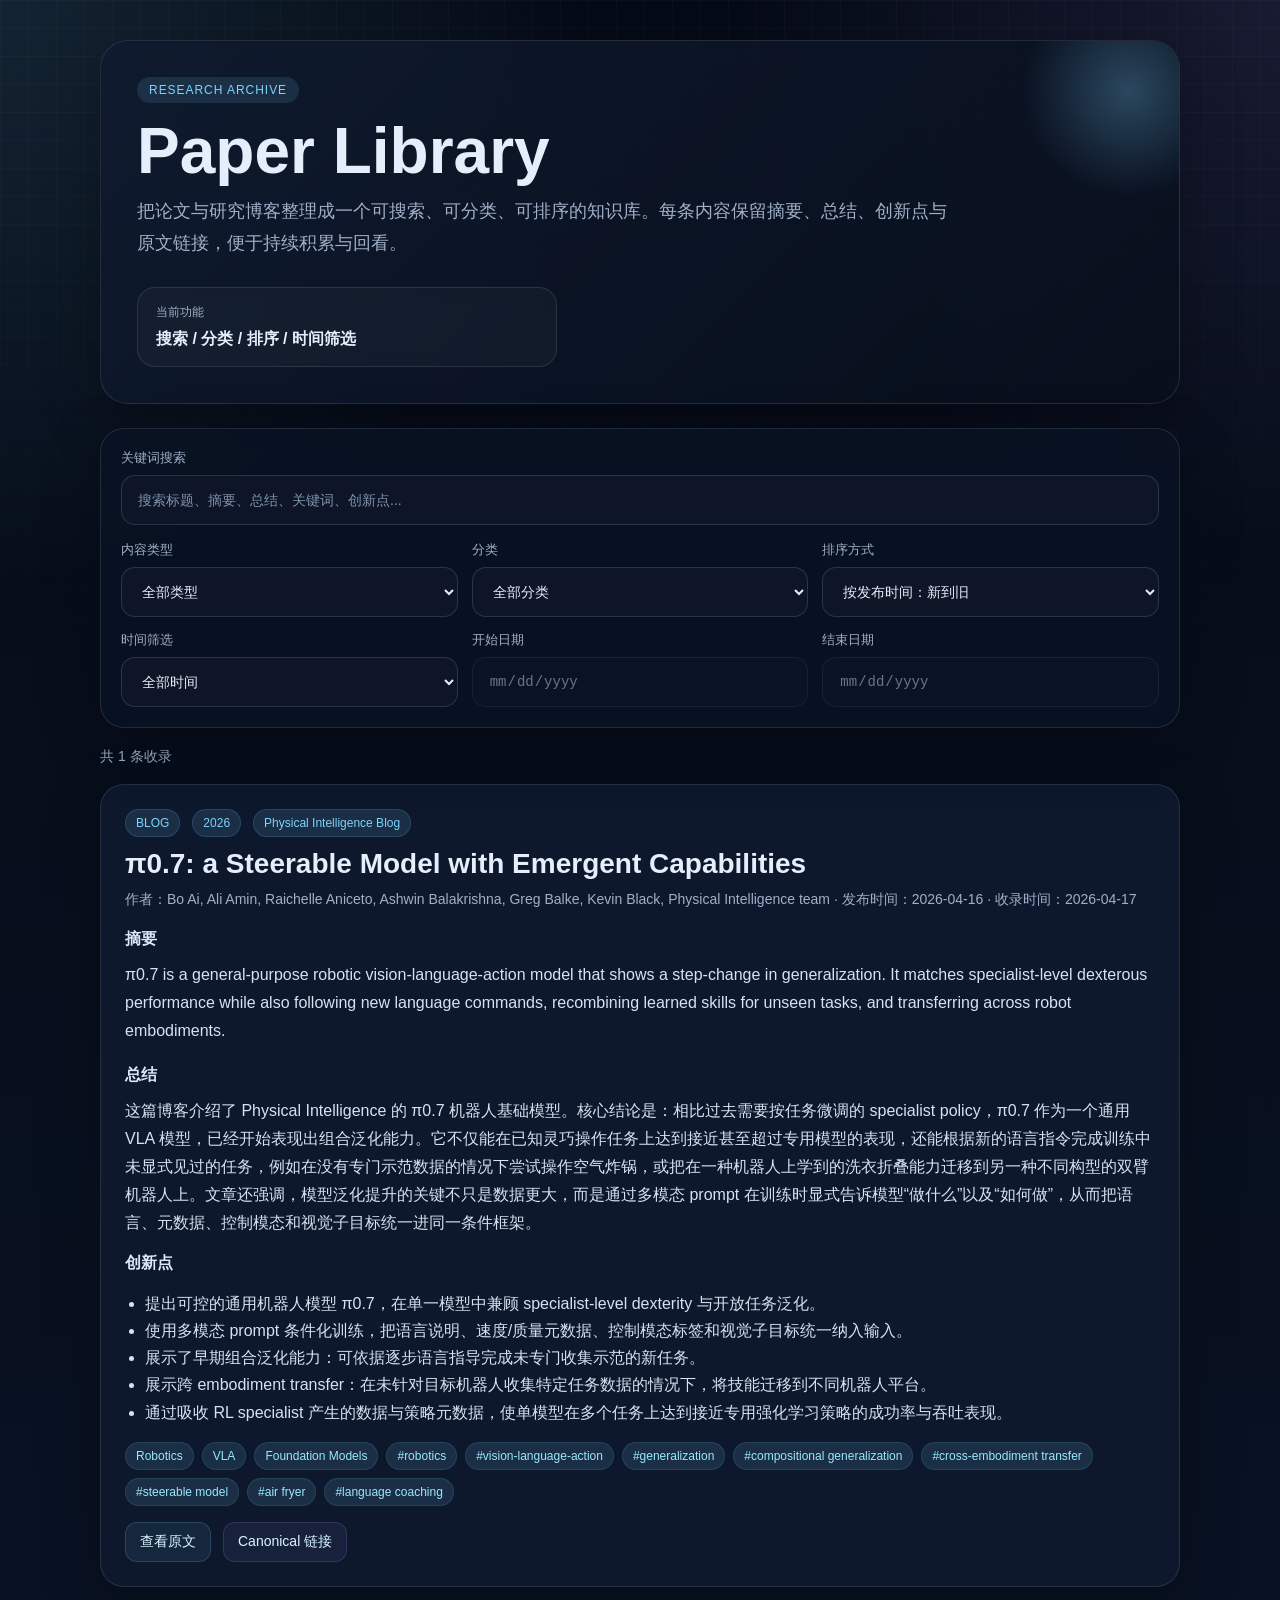
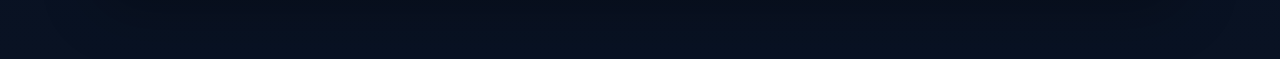
==== index.html @ 8505429d "Use native date inputs and align filter rows" ====
<!doctype html>
<html lang="zh-CN">
<head>
  <meta charset="UTF-8" />
  <meta name="viewport" content="width=device-width, initial-scale=1.0" />
  <title>Paper Library</title>
  <meta name="description" content="一个可搜索、可筛选、可排序的论文与研究博客知识库。" />
  <link rel="stylesheet" href="styles.css" />
</head>
<body>
  <div class="page-shell"></div>
  <div class="container">
    <header class="hero">
      <div class="hero-copy">
        <span class="eyebrow">Research Archive</span>
        <h1>Paper Library</h1>
        <p class="hero-desc">把论文与研究博客整理成一个可搜索、可分类、可排序的知识库。每条内容保留摘要、总结、创新点与原文链接，便于持续积累与回看。</p>
        <div class="hero-metrics feature-only">
          <div class="metric-card">
            <span class="metric-label">当前功能</span>
            <strong>搜索 / 分类 / 排序 / 时间筛选</strong>
          </div>
        </div>
      </div>
    </header>

    <section class="toolbar">
      <div class="search-wrap">
        <label class="control-label" for="searchInput">关键词搜索</label>
        <input id="searchInput" type="text" placeholder="搜索标题、摘要、总结、关键词、创新点..." />
      </div>
      <div class="filters-grid filters-grid-main">
        <div class="filter-field">
          <label class="control-label" for="typeFilter">内容类型</label>
          <select id="typeFilter">
            <option value="">全部类型</option>
          </select>
        </div>
        <div class="filter-field">
          <label class="control-label" for="categoryFilter">分类</label>
          <select id="categoryFilter">
            <option value="">全部分类</option>
          </select>
        </div>
        <div class="filter-field">
          <label class="control-label" for="sortSelect">排序方式</label>
          <select id="sortSelect">
            <option value="published_desc">按发布时间：新到旧</option>
            <option value="published_asc">按发布时间：旧到新</option>
            <option value="added_desc">按收录时间：新到旧</option>
            <option value="title_asc">按标题：A-Z</option>
          </select>
        </div>
      </div>
      <div class="filters-grid filters-grid-time">
        <div class="filter-field">
          <label class="control-label" for="datePresetFilter">时间筛选</label>
          <select id="datePresetFilter">
            <option value="">全部时间</option>
            <option value="1">最近1天</option>
            <option value="3">最近3天</option>
            <option value="7">最近7天</option>
            <option value="30">最近30天</option>
            <option value="custom">自定义时间区间</option>
          </select>
        </div>
        <div class="filter-field">
          <label class="control-label" for="dateFrom">开始日期</label>
          <input id="dateFrom" type="date" />
        </div>
        <div class="filter-field">
          <label class="control-label" for="dateTo">结束日期</label>
          <input id="dateTo" type="date" />
        </div>
      </div>
    </section>

    <main>
      <div class="result-head">
        <div id="stats" class="stats"></div>
      </div>
      <div id="paperList" class="paper-list"></div>
      <template id="emptyStateTemplate">
        <section class="empty-state">
          <h2>没有匹配结果</h2>
          <p>试试更换关键词、分类、时间区间或排序方式。</p>
        </section>
      </template>
    </main>
  </div>
  <script src="app.js"></script>
</body>
</html>
---- styles.css ----
:root {
  --bg: #07111f;
  --bg-soft: #0d1728;
  --panel: rgba(11, 20, 36, 0.72);
  --panel-strong: rgba(15, 26, 46, 0.92);
  --line: rgba(148, 163, 184, 0.18);
  --text: #e5eefb;
  --muted: #9fb0c8;
  --accent: #7dd3fc;
  --accent-2: #a78bfa;
  --tag-bg: rgba(125, 211, 252, 0.12);
  --tag-text: #9be7ff;
  --shadow: 0 20px 60px rgba(0, 0, 0, 0.28);
}

* { box-sizing: border-box; }

body {
  font-family: Inter, -apple-system, BlinkMacSystemFont, 'Segoe UI', sans-serif;
  margin: 0;
  background:
    radial-gradient(circle at top left, rgba(125, 211, 252, 0.12), transparent 28%),
    radial-gradient(circle at top right, rgba(167, 139, 250, 0.12), transparent 26%),
    linear-gradient(180deg, #050b16 0%, #091223 100%);
  color: var(--text);
  min-height: 100vh;
}

.page-shell {
  position: fixed;
  inset: 0;
  pointer-events: none;
  background-image: linear-gradient(rgba(255,255,255,0.03) 1px, transparent 1px), linear-gradient(90deg, rgba(255,255,255,0.03) 1px, transparent 1px);
  background-size: 28px 28px;
  mask-image: linear-gradient(180deg, rgba(0,0,0,0.8), transparent 90%);
}

.container {
  position: relative;
  z-index: 1;
  max-width: 1120px;
  margin: 0 auto;
  padding: 40px 20px 72px;
}

.hero {
  padding: 36px;
  border: 1px solid var(--line);
  border-radius: 28px;
  background: linear-gradient(135deg, rgba(15, 26, 46, 0.96), rgba(8, 15, 28, 0.88));
  box-shadow: var(--shadow);
  overflow: hidden;
  position: relative;
}

.hero::after {
  content: '';
  position: absolute;
  right: -60px;
  top: -60px;
  width: 220px;
  height: 220px;
  background: radial-gradient(circle, rgba(125, 211, 252, 0.28), transparent 68%);
}

.eyebrow {
  display: inline-block;
  padding: 6px 12px;
  border-radius: 999px;
  background: rgba(125, 211, 252, 0.12);
  color: var(--accent);
  font-size: 12px;
  letter-spacing: 0.08em;
  text-transform: uppercase;
}

.hero h1 {
  margin: 16px 0 12px;
  font-size: clamp(40px, 6vw, 64px);
  line-height: 1.02;
}

.hero-desc {
  max-width: 820px;
  margin: 0;
  color: var(--muted);
  font-size: 18px;
  line-height: 1.75;
}

.hero-metrics {
  display: grid;
  grid-template-columns: repeat(3, minmax(0, 1fr));
  gap: 16px;
  margin-top: 28px;
}

.hero-metrics.feature-only {
  grid-template-columns: minmax(0, 420px);
}

.metric-card {
  padding: 16px 18px;
  border: 1px solid var(--line);
  border-radius: 18px;
  background: rgba(255,255,255,0.03);
  backdrop-filter: blur(8px);
}

.metric-label {
  display: block;
  color: var(--muted);
  font-size: 12px;
  margin-bottom: 8px;
}

.toolbar {
  margin: 24px 0 20px;
  padding: 20px;
  border: 1px solid var(--line);
  border-radius: 24px;
  background: var(--panel);
  box-shadow: var(--shadow);
  backdrop-filter: blur(10px);
}

.control-label {
  display: block;
  color: var(--muted);
  font-size: 13px;
  margin-bottom: 8px;
}

.search-wrap {
  margin-bottom: 16px;
}

.filters-grid {
  display: grid;
  gap: 14px;
  align-items: end;
}

.filter-field {
  display: flex;
  flex-direction: column;
}

.filters-grid-main {
  grid-template-columns: repeat(3, minmax(0, 1fr));
}

.filters-grid-time {
  grid-template-columns: repeat(3, minmax(0, 1fr));
  margin-top: 14px;
}

input, select {
  width: 100%;
  min-height: 50px;
  padding: 14px 16px;
  border-radius: 14px;
  border: 1px solid rgba(148, 163, 184, 0.22);
  background: rgba(15, 23, 42, 0.85);
  color: var(--text);
  font-size: 14px;
  outline: none;
}

input::placeholder {
  color: #7f92ad;
}

input:focus, select:focus {
  border-color: rgba(125, 211, 252, 0.55);
  box-shadow: 0 0 0 4px rgba(125, 211, 252, 0.12);
}

input:disabled {
  opacity: 0.45;
  cursor: not-allowed;
}

.result-head {
  display: flex;
  align-items: center;
  justify-content: space-between;
  margin: 16px 0 18px;
}

.stats {
  color: var(--muted);
  font-size: 14px;
}

.paper-list {
  display: grid;
  gap: 18px;
}

.card {
  border: 1px solid var(--line);
  border-radius: 24px;
  padding: 24px;
  background: var(--panel-strong);
  box-shadow: var(--shadow);
}

.card-top {
  display: flex;
  gap: 12px;
  align-items: center;
  flex-wrap: wrap;
  margin-bottom: 10px;
}

.badge {
  display: inline-flex;
  align-items: center;
  padding: 6px 10px;
  border-radius: 999px;
  font-size: 12px;
  color: var(--accent);
  background: rgba(125, 211, 252, 0.12);
  border: 1px solid rgba(125, 211, 252, 0.16);
}

.card h2 {
  margin: 6px 0 10px;
  font-size: 28px;
  line-height: 1.2;
}

.meta {
  color: var(--muted);
  font-size: 14px;
  margin-bottom: 14px;
}

.section-title {
  display: block;
  margin-bottom: 8px;
  color: #d8e7fb;
}

.card p {
  color: #d7e2f1;
  line-height: 1.75;
}

.tags {
  display: flex;
  flex-wrap: wrap;
  gap: 8px;
  margin: 16px 0 0;
}

.tag {
  background: var(--tag-bg);
  color: var(--tag-text);
  padding: 6px 10px;
  border-radius: 999px;
  font-size: 12px;
  border: 1px solid rgba(125, 211, 252, 0.12);
}

ul {
  padding-left: 20px;
  color: #d7e2f1;
  line-height: 1.7;
}

.card-footer {
  display: flex;
  gap: 12px;
  flex-wrap: wrap;
  margin-top: 16px;
}

.button-link {
  display: inline-flex;
  align-items: center;
  justify-content: center;
  padding: 10px 14px;
  border-radius: 12px;
  border: 1px solid rgba(125, 211, 252, 0.18);
  background: rgba(125, 211, 252, 0.08);
  color: #d9f6ff;
  text-decoration: none;
  font-size: 14px;
}

.button-link.secondary {
  background: rgba(167, 139, 250, 0.08);
  border-color: rgba(167, 139, 250, 0.18);
}

.button-link:hover {
  text-decoration: none;
  transform: translateY(-1px);
}

.empty-state {
  padding: 48px 24px;
  text-align: center;
  border: 1px dashed rgba(148, 163, 184, 0.25);
  border-radius: 24px;
  color: var(--muted);
  background: rgba(15, 23, 42, 0.5);
}

@media (max-width: 900px) {
  .hero-metrics.feature-only,
  .filters-grid-main,
  .filters-grid-time {
    grid-template-columns: 1fr;
  }

  .hero {
    padding: 28px;
  }

  .card h2 {
    font-size: 24px;
  }
}
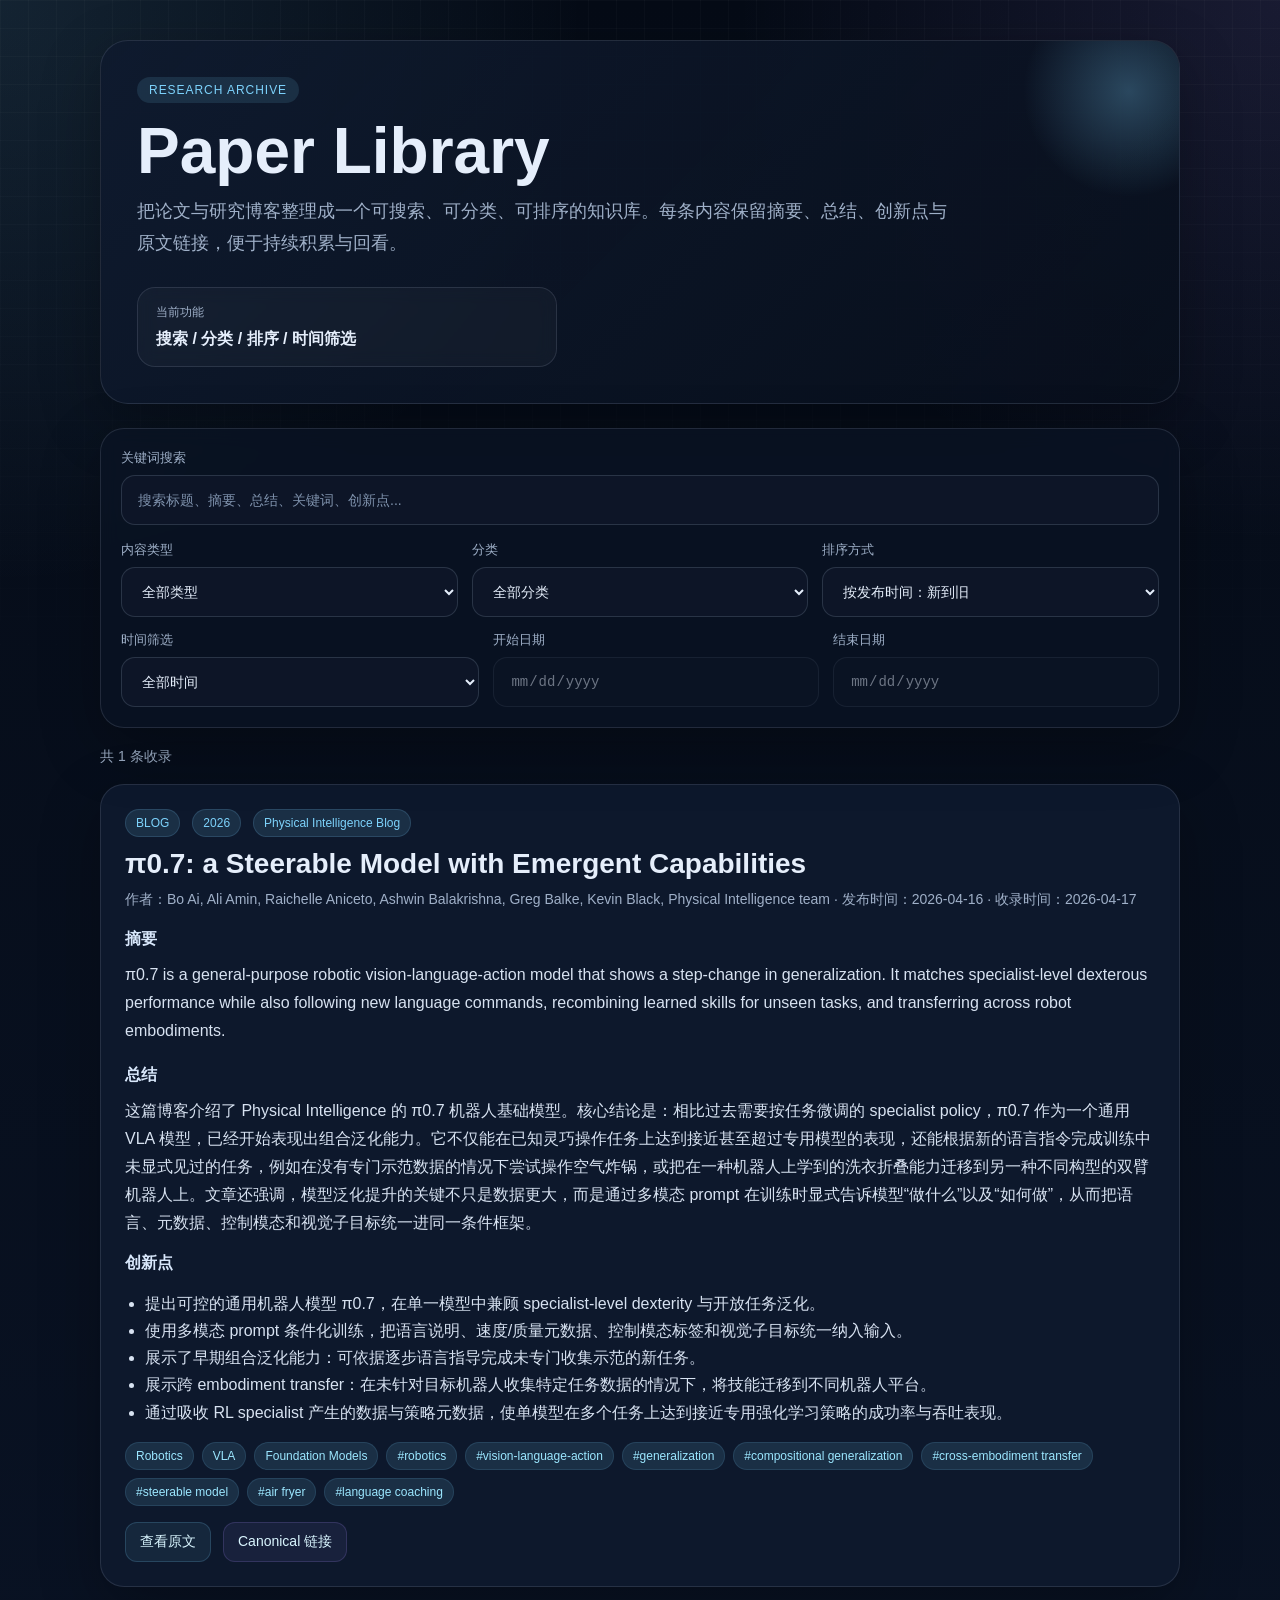
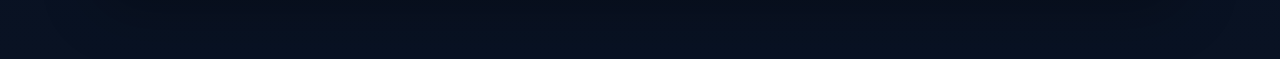
==== commit 455461ff: "Fix Chrome date input interaction and row alignment" ====
--- a/index.html
+++ b/index.html
@@ -64,11 +64,11 @@
             <option value="custom">自定义时间区间</option>
           </select>
         </div>
-        <div class="filter-field">
+        <div class="filter-field filter-field-date">
           <label class="control-label" for="dateFrom">开始日期</label>
           <input id="dateFrom" type="date" />
         </div>
-        <div class="filter-field">
+        <div class="filter-field filter-field-date">
           <label class="control-label" for="dateTo">结束日期</label>
           <input id="dateTo" type="date" />
         </div>
--- a/styles.css
+++ b/styles.css
@@ -146,19 +146,26 @@
   flex-direction: column;
 }
 
+.filter-field-date input[type="date"] {
+  appearance: auto;
+  -webkit-appearance: auto;
+}
+
 .filters-grid-main {
   grid-template-columns: repeat(3, minmax(0, 1fr));
 }
 
 .filters-grid-time {
-  grid-template-columns: repeat(3, minmax(0, 1fr));
+  grid-template-columns: 1.1fr 1fr 1fr;
   margin-top: 14px;
 }
 
-input, select {
+input,
+select {
   width: 100%;
+  height: 50px;
   min-height: 50px;
-  padding: 14px 16px;
+  padding: 0 16px;
   border-radius: 14px;
   border: 1px solid rgba(148, 163, 184, 0.22);
   background: rgba(15, 23, 42, 0.85);
@@ -171,7 +178,8 @@
   color: #7f92ad;
 }
 
-input:focus, select:focus {
+input:focus,
+select:focus {
   border-color: rgba(125, 211, 252, 0.55);
   box-shadow: 0 0 0 4px rgba(125, 211, 252, 0.12);
 }
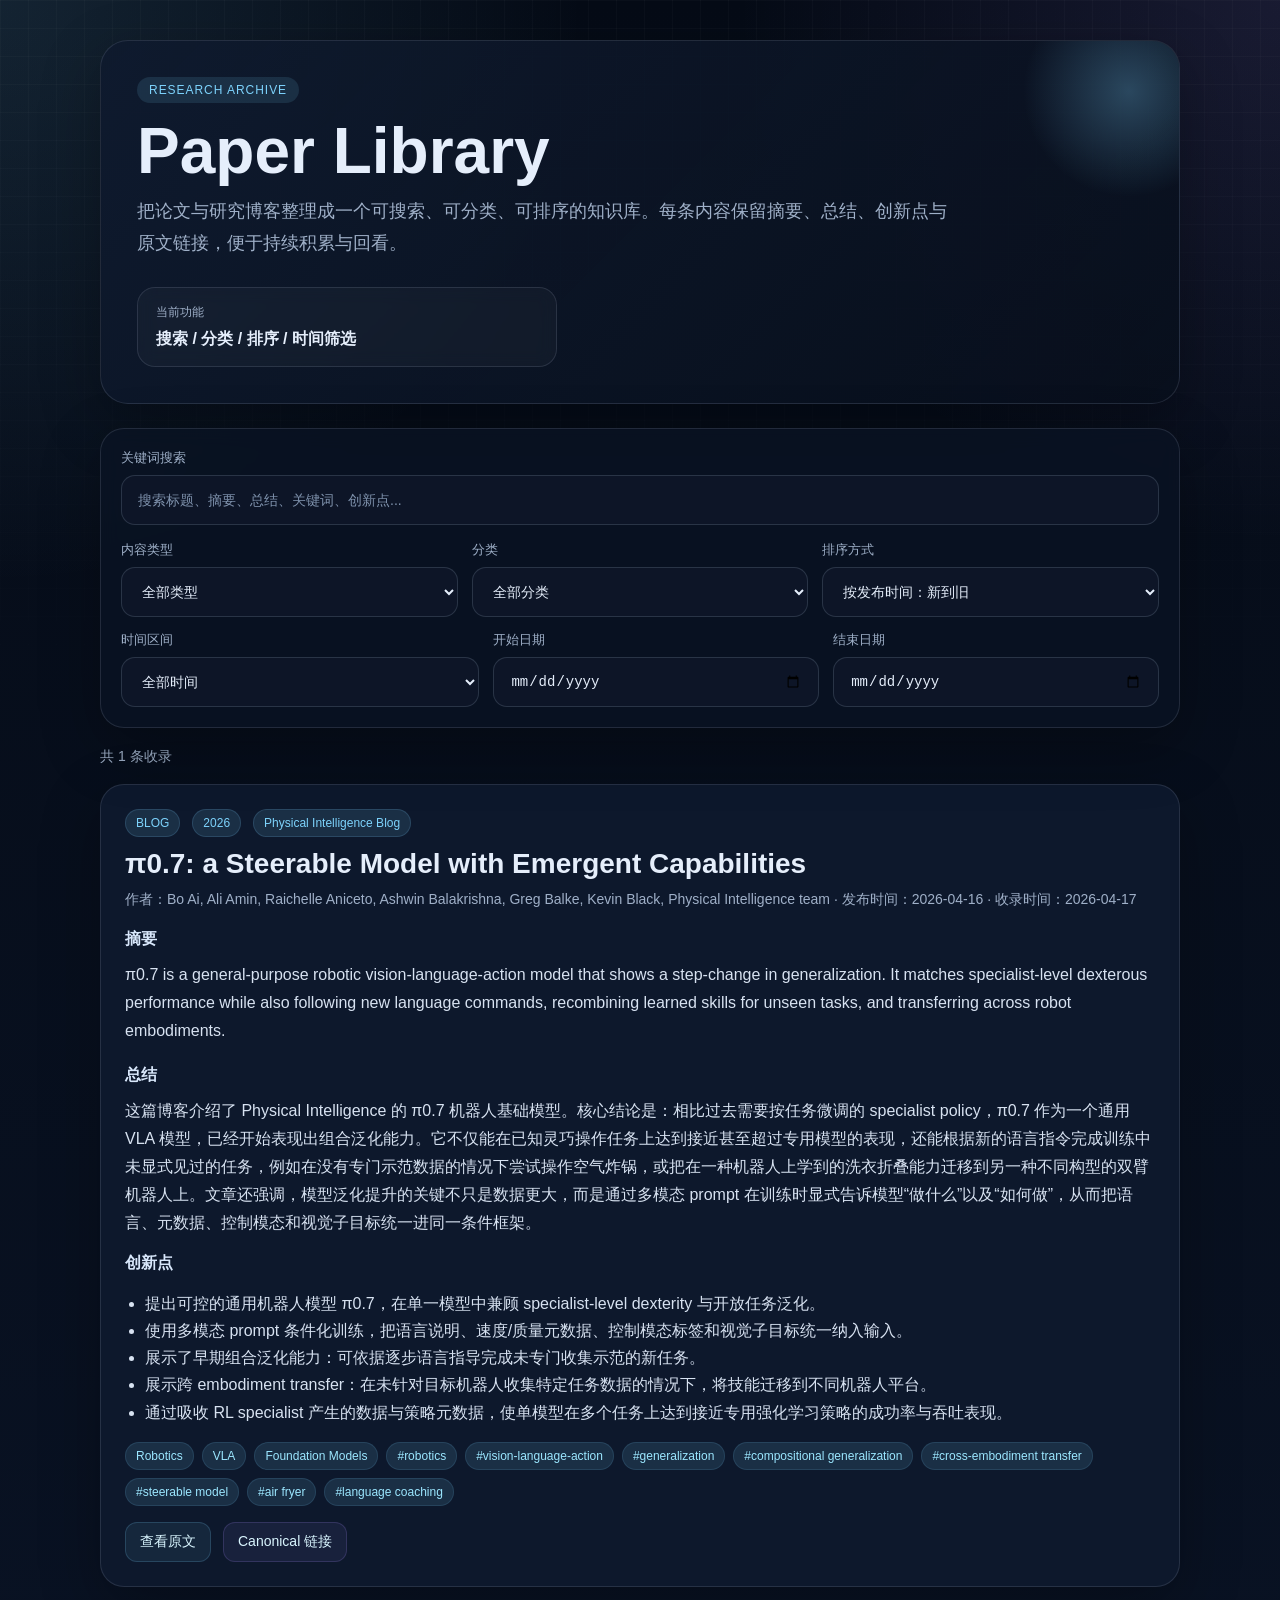
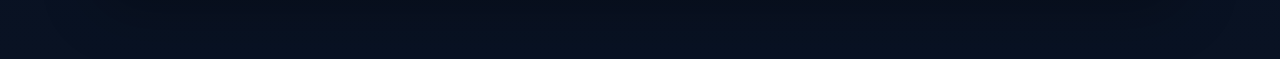
==== commit 494fc7bf: "Make preset and date range mutually exclusive" ====
--- a/index.html
+++ b/index.html
@@ -54,14 +54,13 @@
       </div>
       <div class="filters-grid filters-grid-time">
         <div class="filter-field">
-          <label class="control-label" for="datePresetFilter">时间筛选</label>
+          <label class="control-label" for="datePresetFilter">时间区间</label>
           <select id="datePresetFilter">
             <option value="">全部时间</option>
             <option value="1">最近1天</option>
             <option value="3">最近3天</option>
             <option value="7">最近7天</option>
             <option value="30">最近30天</option>
-            <option value="custom">自定义时间区间</option>
           </select>
         </div>
         <div class="filter-field filter-field-date">
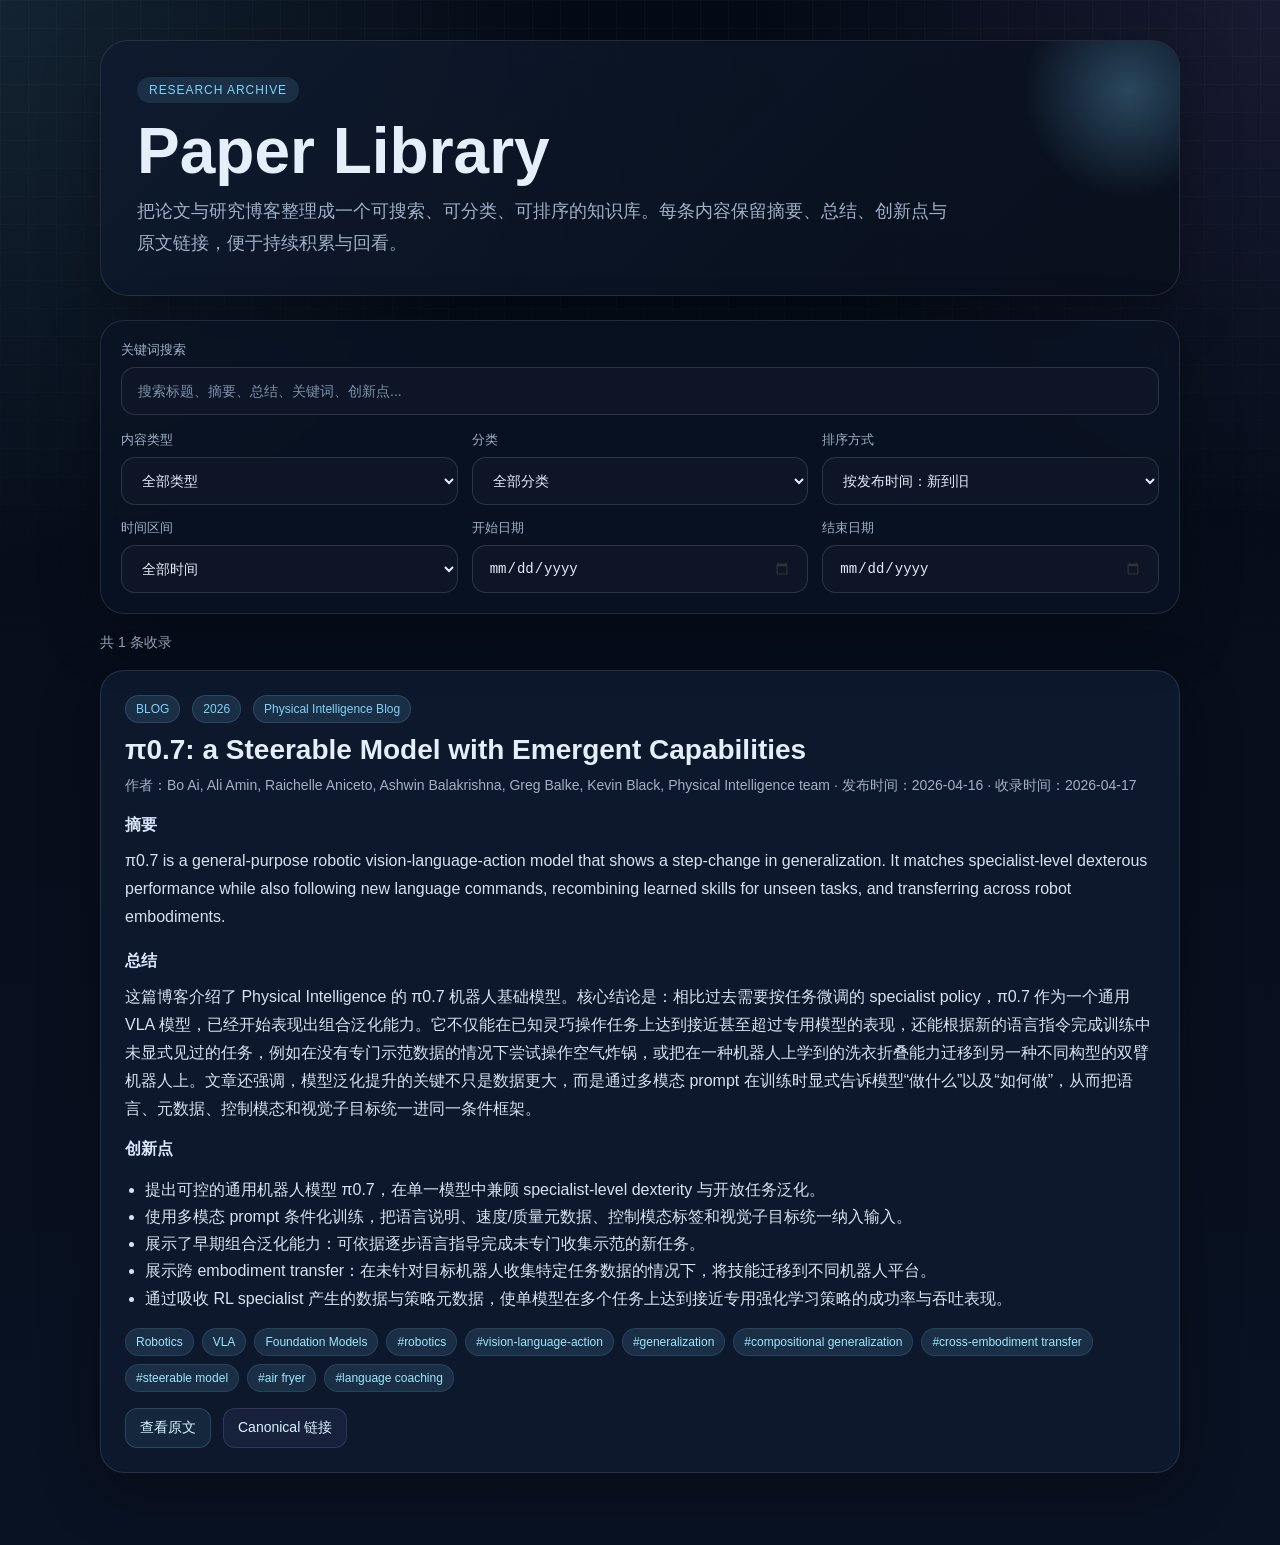
==== commit 1c999189: "Fix date picker for Chrome, align time row, remove feature card" ====
--- a/index.html
+++ b/index.html
@@ -15,12 +15,6 @@
         <span class="eyebrow">Research Archive</span>
         <h1>Paper Library</h1>
         <p class="hero-desc">把论文与研究博客整理成一个可搜索、可分类、可排序的知识库。每条内容保留摘要、总结、创新点与原文链接，便于持续积累与回看。</p>
-        <div class="hero-metrics feature-only">
-          <div class="metric-card">
-            <span class="metric-label">当前功能</span>
-            <strong>搜索 / 分类 / 排序 / 时间筛选</strong>
-          </div>
-        </div>
       </div>
     </header>
 
@@ -63,11 +57,11 @@
             <option value="30">最近30天</option>
           </select>
         </div>
-        <div class="filter-field filter-field-date">
+        <div class="filter-field">
           <label class="control-label" for="dateFrom">开始日期</label>
           <input id="dateFrom" type="date" />
         </div>
-        <div class="filter-field filter-field-date">
+        <div class="filter-field">
           <label class="control-label" for="dateTo">结束日期</label>
           <input id="dateTo" type="date" />
         </div>
--- a/styles.css
+++ b/styles.css
@@ -88,32 +88,6 @@
   line-height: 1.75;
 }
 
-.hero-metrics {
-  display: grid;
-  grid-template-columns: repeat(3, minmax(0, 1fr));
-  gap: 16px;
-  margin-top: 28px;
-}
-
-.hero-metrics.feature-only {
-  grid-template-columns: minmax(0, 420px);
-}
-
-.metric-card {
-  padding: 16px 18px;
-  border: 1px solid var(--line);
-  border-radius: 18px;
-  background: rgba(255,255,255,0.03);
-  backdrop-filter: blur(8px);
-}
-
-.metric-label {
-  display: block;
-  color: var(--muted);
-  font-size: 12px;
-  margin-bottom: 8px;
-}
-
 .toolbar {
   margin: 24px 0 20px;
   padding: 20px;
@@ -146,25 +120,19 @@
   flex-direction: column;
 }
 
-.filter-field-date input[type="date"] {
-  appearance: auto;
-  -webkit-appearance: auto;
-}
-
 .filters-grid-main {
   grid-template-columns: repeat(3, minmax(0, 1fr));
 }
 
 .filters-grid-time {
-  grid-template-columns: 1.1fr 1fr 1fr;
+  grid-template-columns: repeat(3, minmax(0, 1fr));
   margin-top: 14px;
 }
 
 input,
 select {
   width: 100%;
-  height: 50px;
-  min-height: 50px;
+  height: 48px;
   padding: 0 16px;
   border-radius: 14px;
   border: 1px solid rgba(148, 163, 184, 0.22);
@@ -172,6 +140,20 @@
   color: var(--text);
   font-size: 14px;
   outline: none;
+  color-scheme: dark;
+}
+
+input[type="date"] {
+  -webkit-appearance: none;
+  appearance: none;
+  color-scheme: dark;
+  cursor: pointer;
+}
+
+input[type="date"]::-webkit-calendar-picker-indicator {
+  filter: invert(0.8);
+  cursor: pointer;
+  opacity: 1;
 }
 
 input::placeholder {
@@ -184,7 +166,8 @@
   box-shadow: 0 0 0 4px rgba(125, 211, 252, 0.12);
 }
 
-input:disabled {
+input:disabled,
+select:disabled {
   opacity: 0.45;
   cursor: not-allowed;
 }
@@ -318,7 +301,6 @@
 }
 
 @media (max-width: 900px) {
-  .hero-metrics.feature-only,
   .filters-grid-main,
   .filters-grid-time {
     grid-template-columns: 1fr;
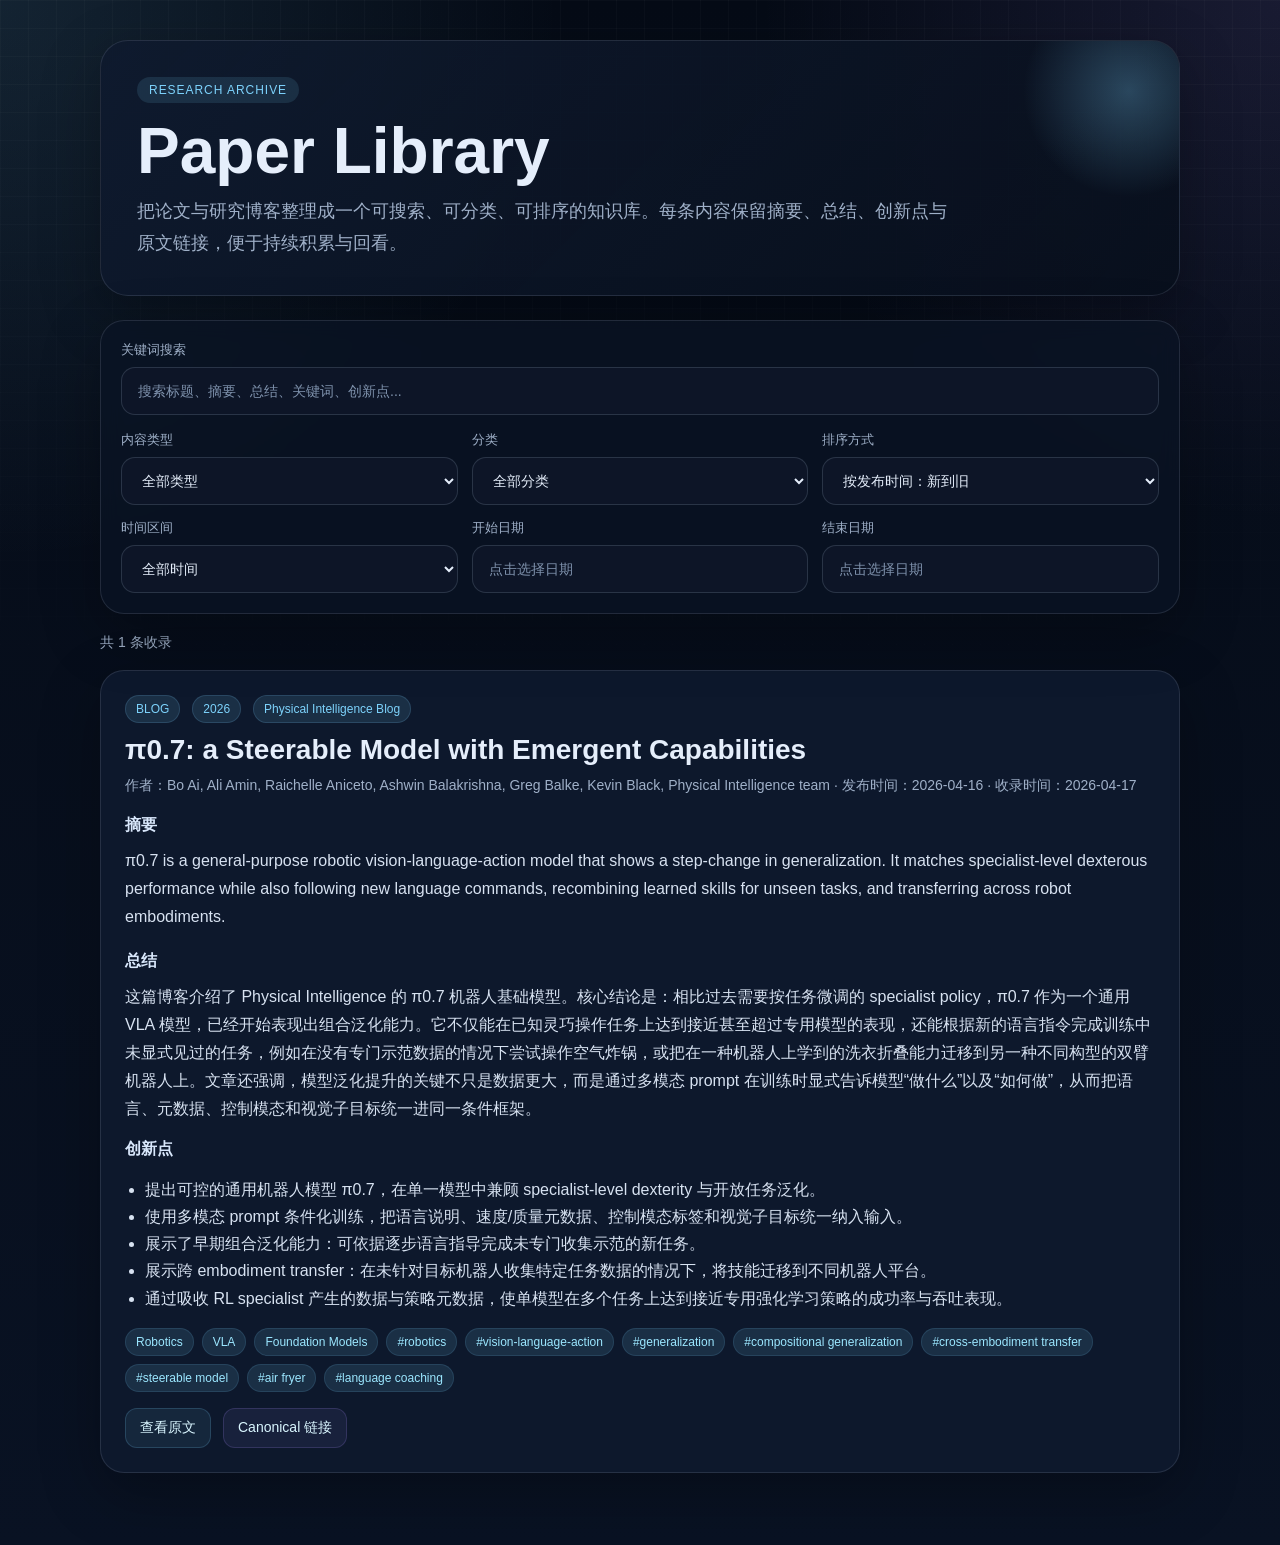
==== commit e92ae464: "Overlay native date picker for reliable Chrome interaction" ====
--- a/index.html
+++ b/index.html
@@ -58,12 +58,18 @@
           </select>
         </div>
         <div class="filter-field">
-          <label class="control-label" for="dateFrom">开始日期</label>
-          <input id="dateFrom" type="date" />
+          <label class="control-label">开始日期</label>
+          <div class="date-field" id="dateFromWrap">
+            <input id="dateFromDisplay" type="text" placeholder="点击选择日期" readonly />
+            <input id="dateFrom" type="date" tabindex="-1" />
+          </div>
         </div>
         <div class="filter-field">
-          <label class="control-label" for="dateTo">结束日期</label>
-          <input id="dateTo" type="date" />
+          <label class="control-label">结束日期</label>
+          <div class="date-field" id="dateToWrap">
+            <input id="dateToDisplay" type="text" placeholder="点击选择日期" readonly />
+            <input id="dateTo" type="date" tabindex="-1" />
+          </div>
         </div>
       </div>
     </section>
--- a/styles.css
+++ b/styles.css
@@ -143,19 +143,6 @@
   color-scheme: dark;
 }
 
-input[type="date"] {
-  -webkit-appearance: none;
-  appearance: none;
-  color-scheme: dark;
-  cursor: pointer;
-}
-
-input[type="date"]::-webkit-calendar-picker-indicator {
-  filter: invert(0.8);
-  cursor: pointer;
-  opacity: 1;
-}
-
 input::placeholder {
   color: #7f92ad;
 }
@@ -170,6 +157,32 @@
 select:disabled {
   opacity: 0.45;
   cursor: not-allowed;
+}
+
+/* Date field: visible text input overlaying a hidden native date input */
+.date-field {
+  position: relative;
+  width: 100%;
+  height: 48px;
+}
+
+.date-field input[type="text"] {
+  position: absolute;
+  inset: 0;
+  width: 100%;
+  height: 100%;
+  cursor: pointer;
+  z-index: 2;
+}
+
+.date-field input[type="date"] {
+  position: absolute;
+  inset: 0;
+  width: 100%;
+  height: 100%;
+  opacity: 0;
+  z-index: 3;
+  cursor: pointer;
 }
 
 .result-head {
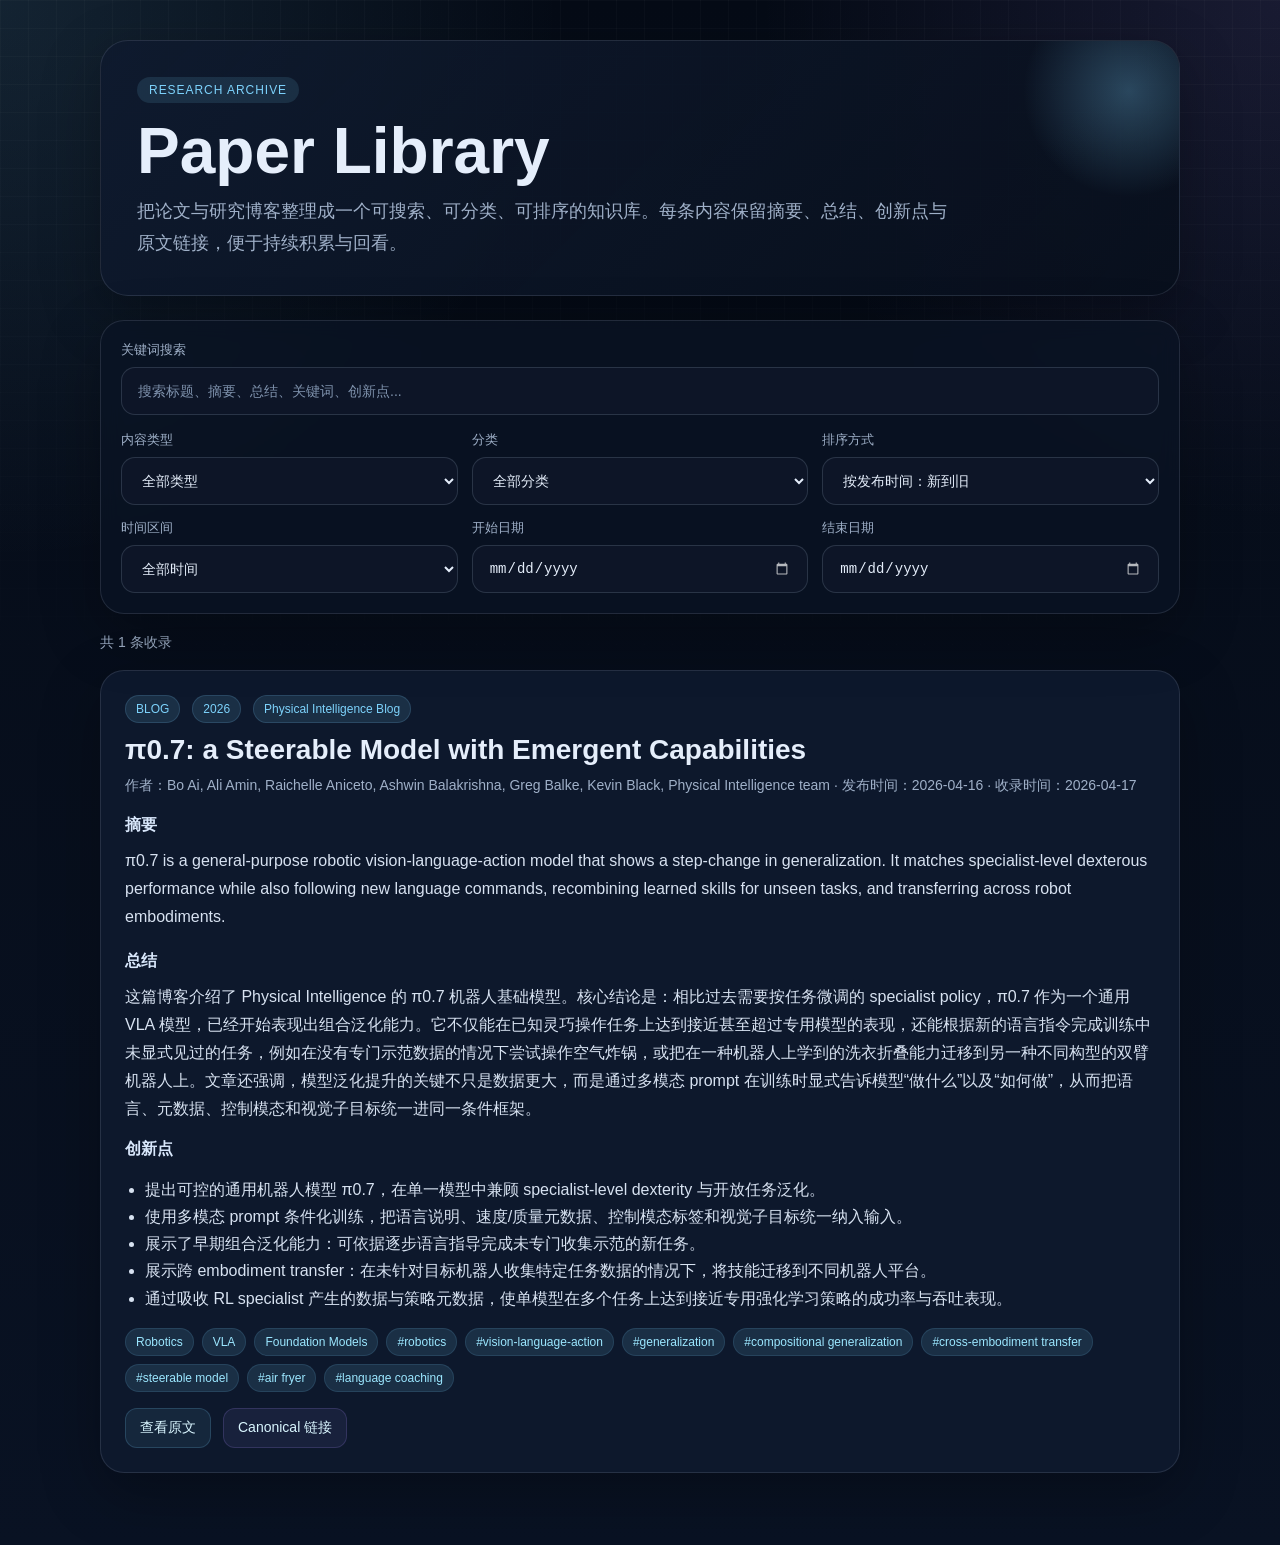
==== commit e6a8f919: "Revert overlay date fields and keep auto switching" ====
--- a/index.html
+++ b/index.html
@@ -58,18 +58,12 @@
           </select>
         </div>
         <div class="filter-field">
-          <label class="control-label">开始日期</label>
-          <div class="date-field" id="dateFromWrap">
-            <input id="dateFromDisplay" type="text" placeholder="点击选择日期" readonly />
-            <input id="dateFrom" type="date" tabindex="-1" />
-          </div>
+          <label class="control-label" for="dateFrom">开始日期</label>
+          <input id="dateFrom" type="date" />
         </div>
         <div class="filter-field">
-          <label class="control-label">结束日期</label>
-          <div class="date-field" id="dateToWrap">
-            <input id="dateToDisplay" type="text" placeholder="点击选择日期" readonly />
-            <input id="dateTo" type="date" tabindex="-1" />
-          </div>
+          <label class="control-label" for="dateTo">结束日期</label>
+          <input id="dateTo" type="date" />
         </div>
       </div>
     </section>
--- a/styles.css
+++ b/styles.css
@@ -143,6 +143,16 @@
   color-scheme: dark;
 }
 
+input[type="date"] {
+  color-scheme: dark;
+  cursor: pointer;
+}
+
+input[type="date"]::-webkit-calendar-picker-indicator {
+  cursor: pointer;
+  opacity: 0.7;
+}
+
 input::placeholder {
   color: #7f92ad;
 }
@@ -157,32 +167,6 @@
 select:disabled {
   opacity: 0.45;
   cursor: not-allowed;
-}
-
-/* Date field: visible text input overlaying a hidden native date input */
-.date-field {
-  position: relative;
-  width: 100%;
-  height: 48px;
-}
-
-.date-field input[type="text"] {
-  position: absolute;
-  inset: 0;
-  width: 100%;
-  height: 100%;
-  cursor: pointer;
-  z-index: 2;
-}
-
-.date-field input[type="date"] {
-  position: absolute;
-  inset: 0;
-  width: 100%;
-  height: 100%;
-  opacity: 0;
-  z-index: 3;
-  cursor: pointer;
 }
 
 .result-head {
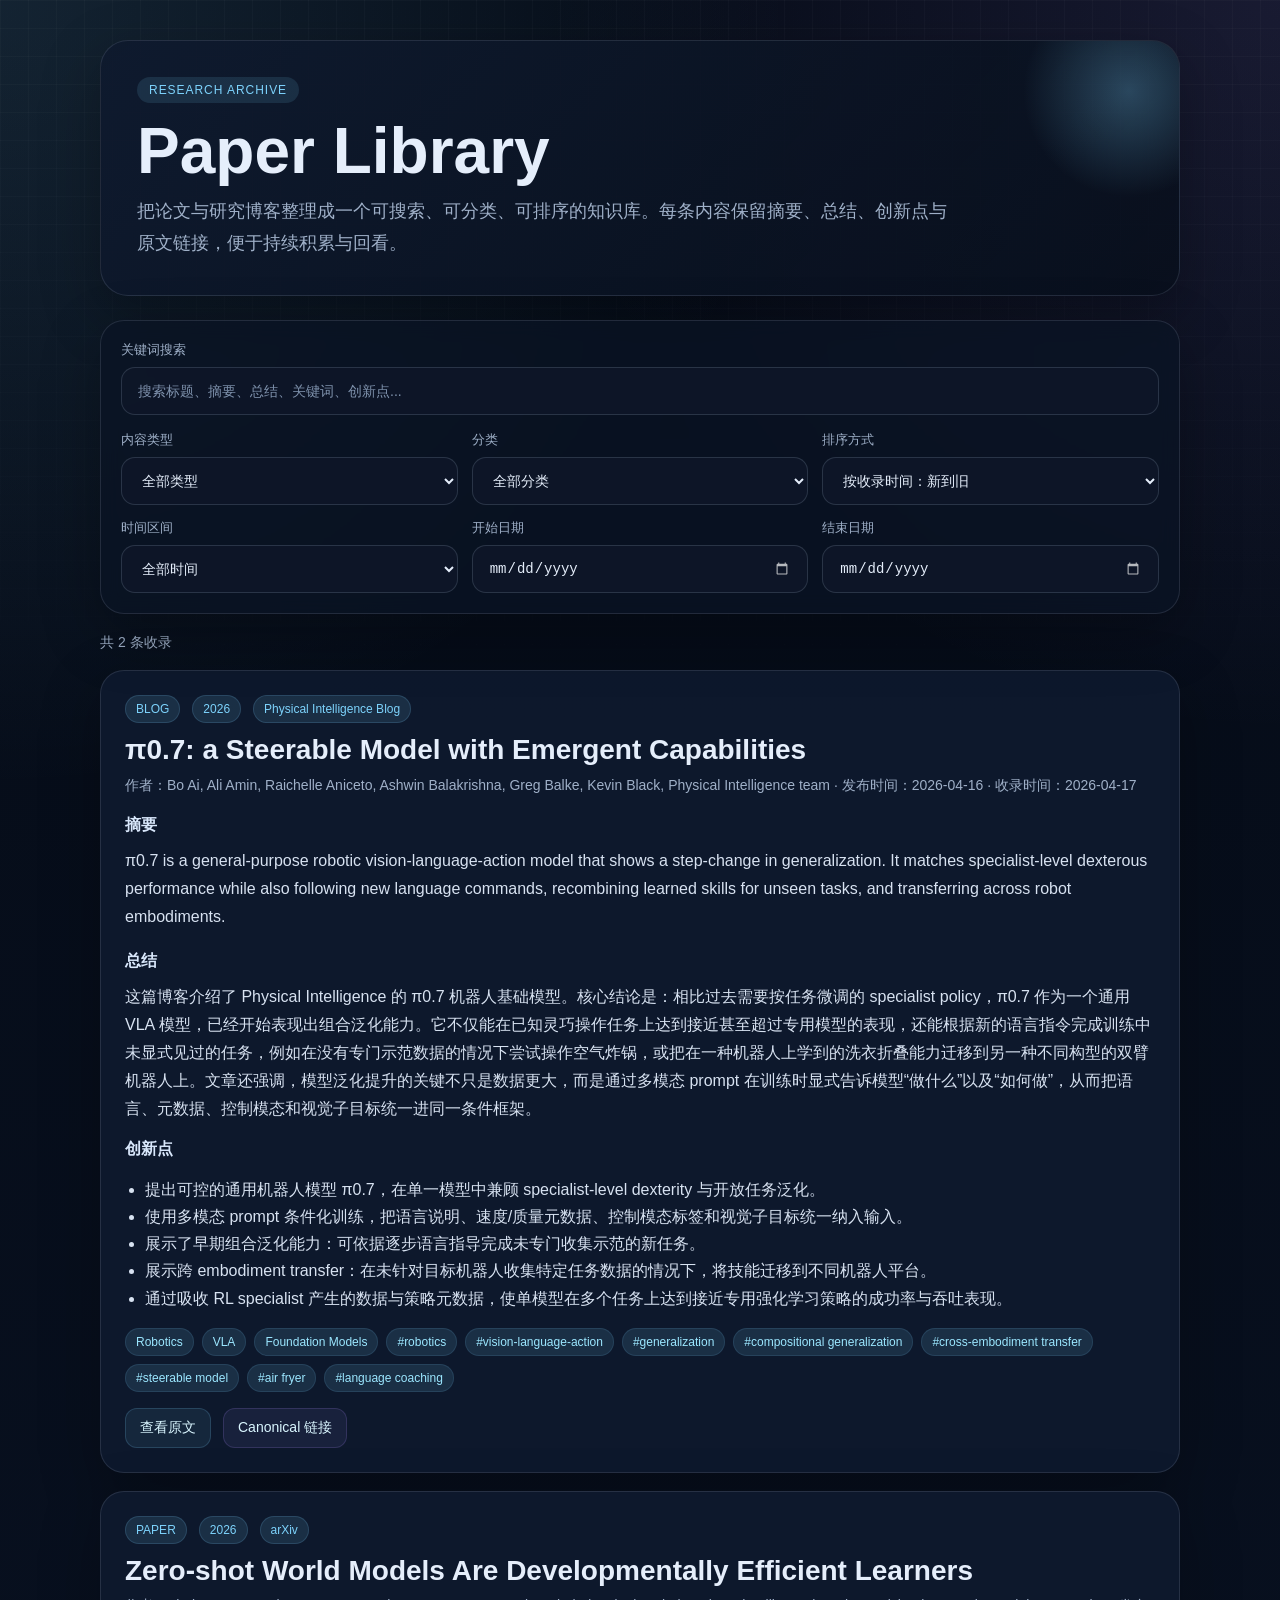
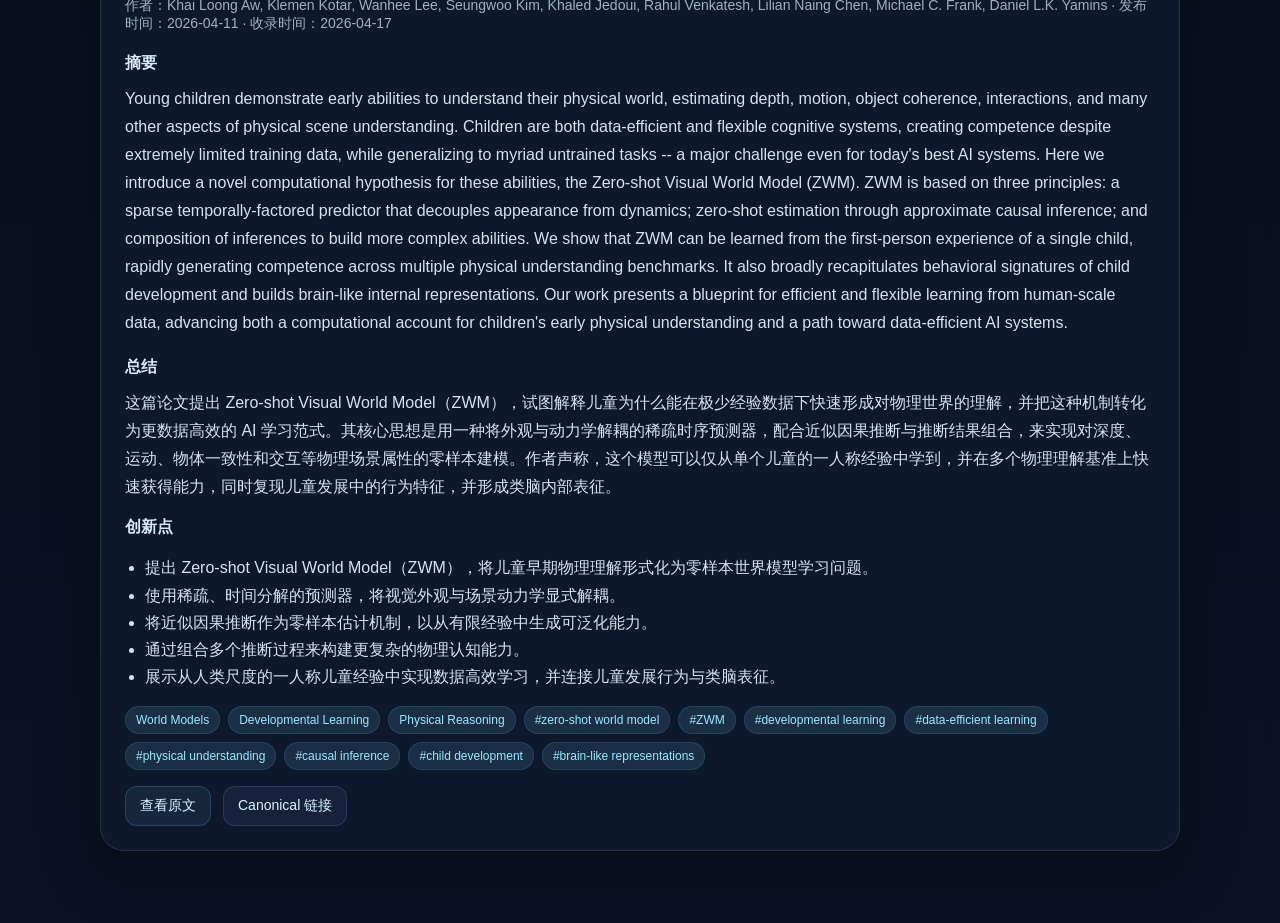
==== commit 40f19245: "Unify paper data source and switch default sorting to added time" ====
--- a/index.html
+++ b/index.html
@@ -39,9 +39,8 @@
         <div class="filter-field">
           <label class="control-label" for="sortSelect">排序方式</label>
           <select id="sortSelect">
-            <option value="published_desc">按发布时间：新到旧</option>
-            <option value="published_asc">按发布时间：旧到新</option>
             <option value="added_desc">按收录时间：新到旧</option>
+            <option value="added_asc">按收录时间：旧到新</option>
             <option value="title_asc">按标题：A-Z</option>
           </select>
         </div>
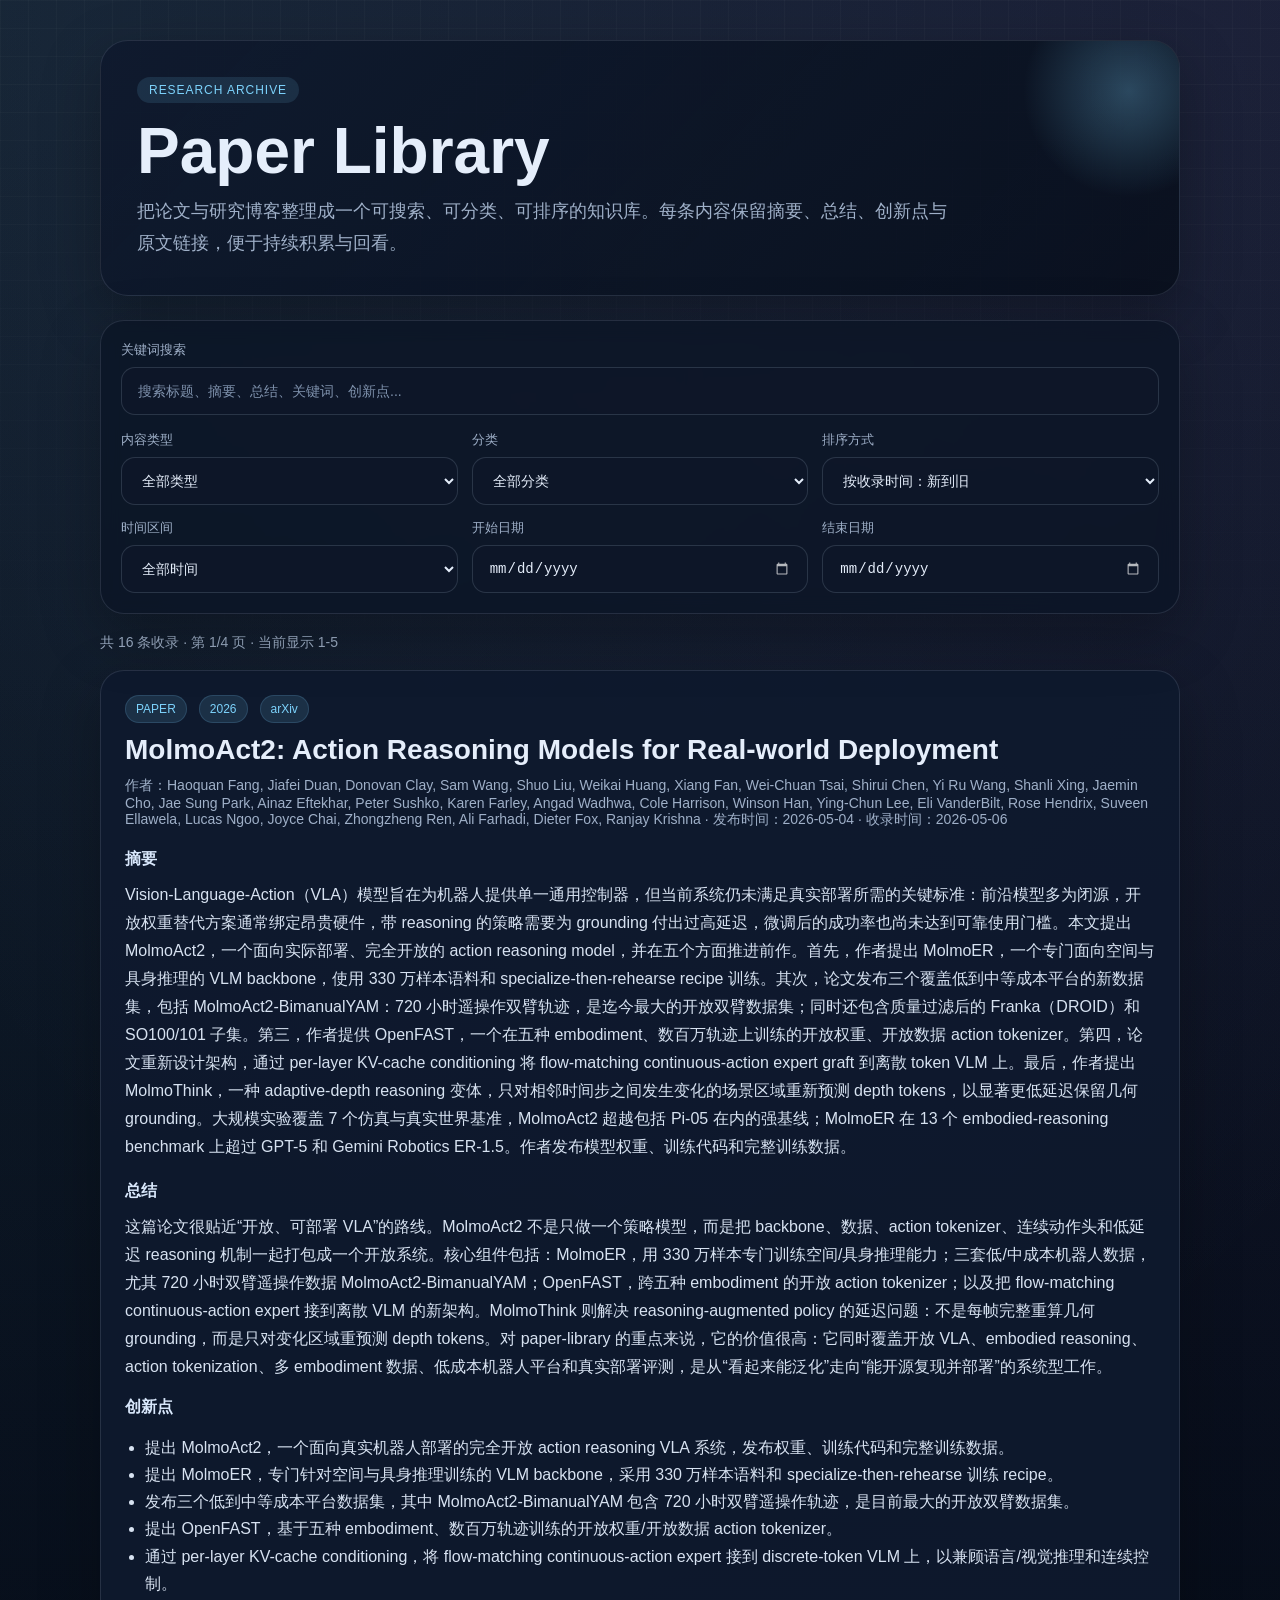
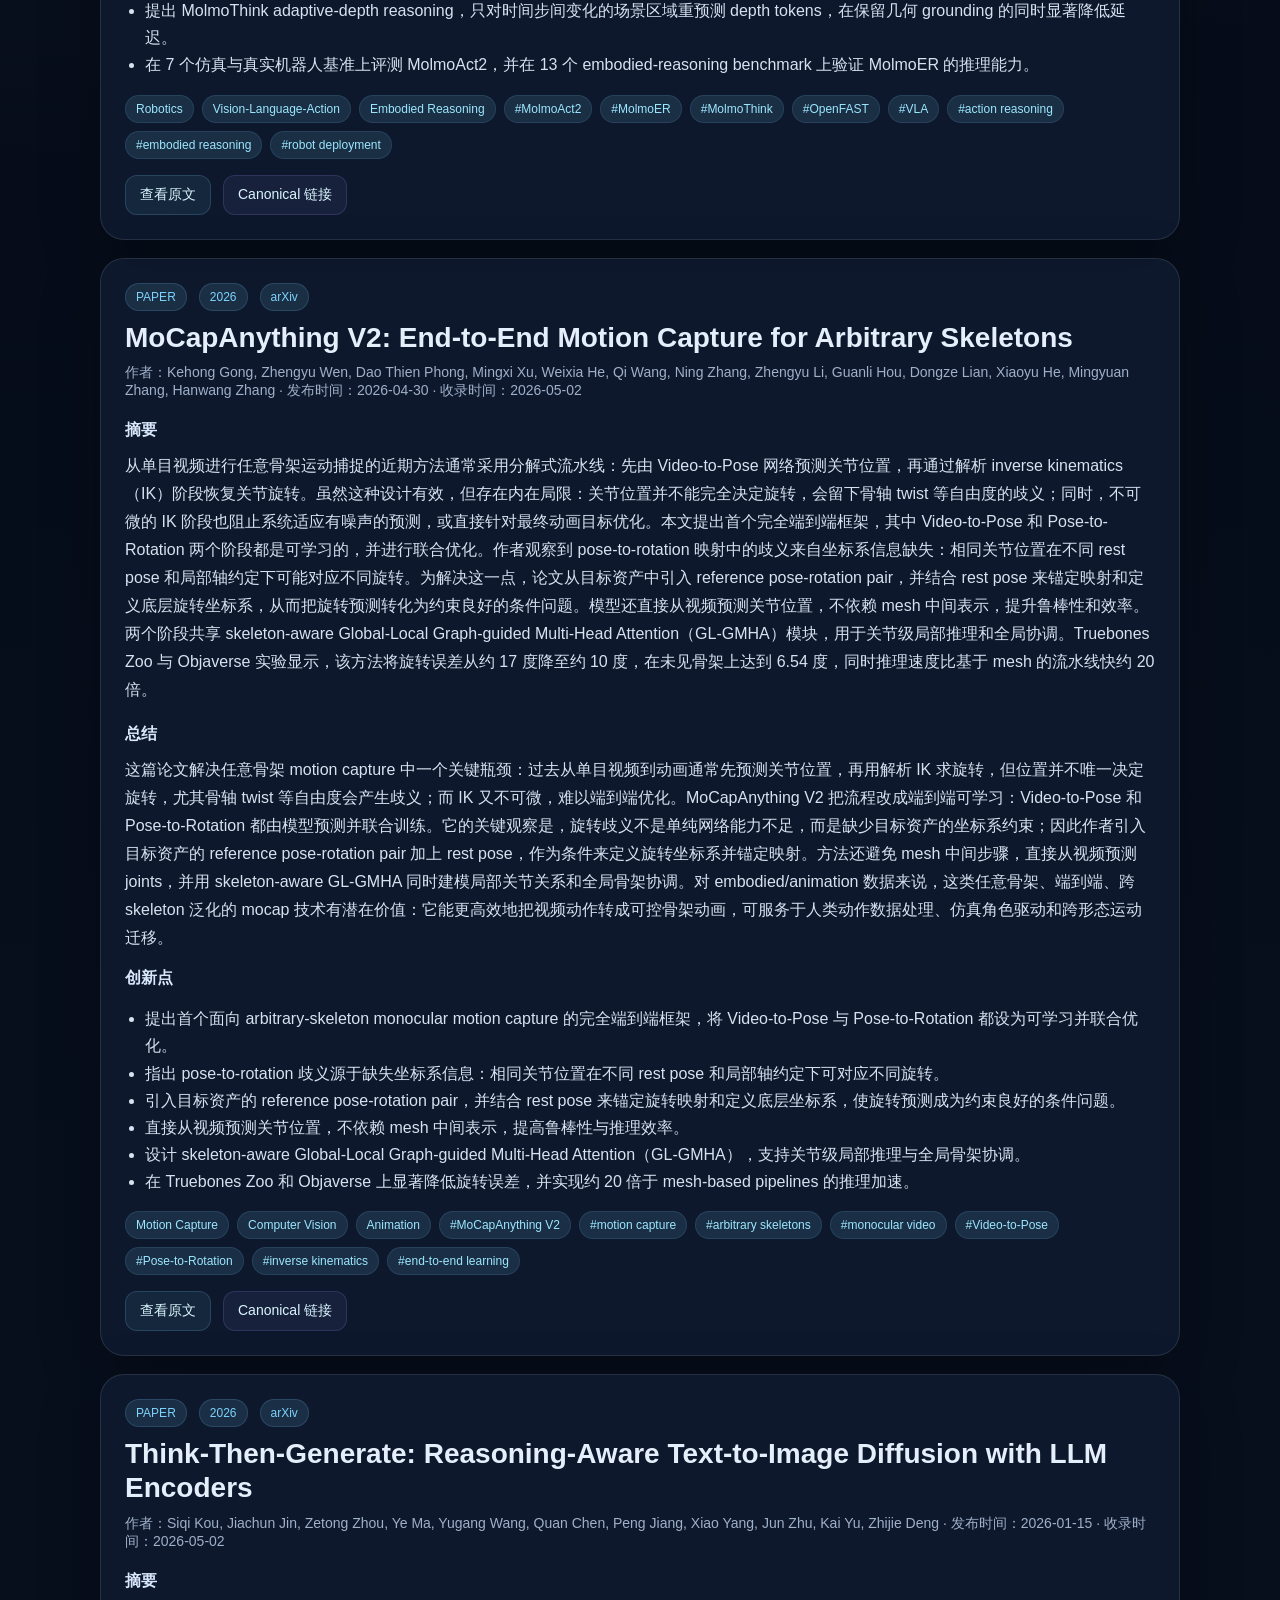
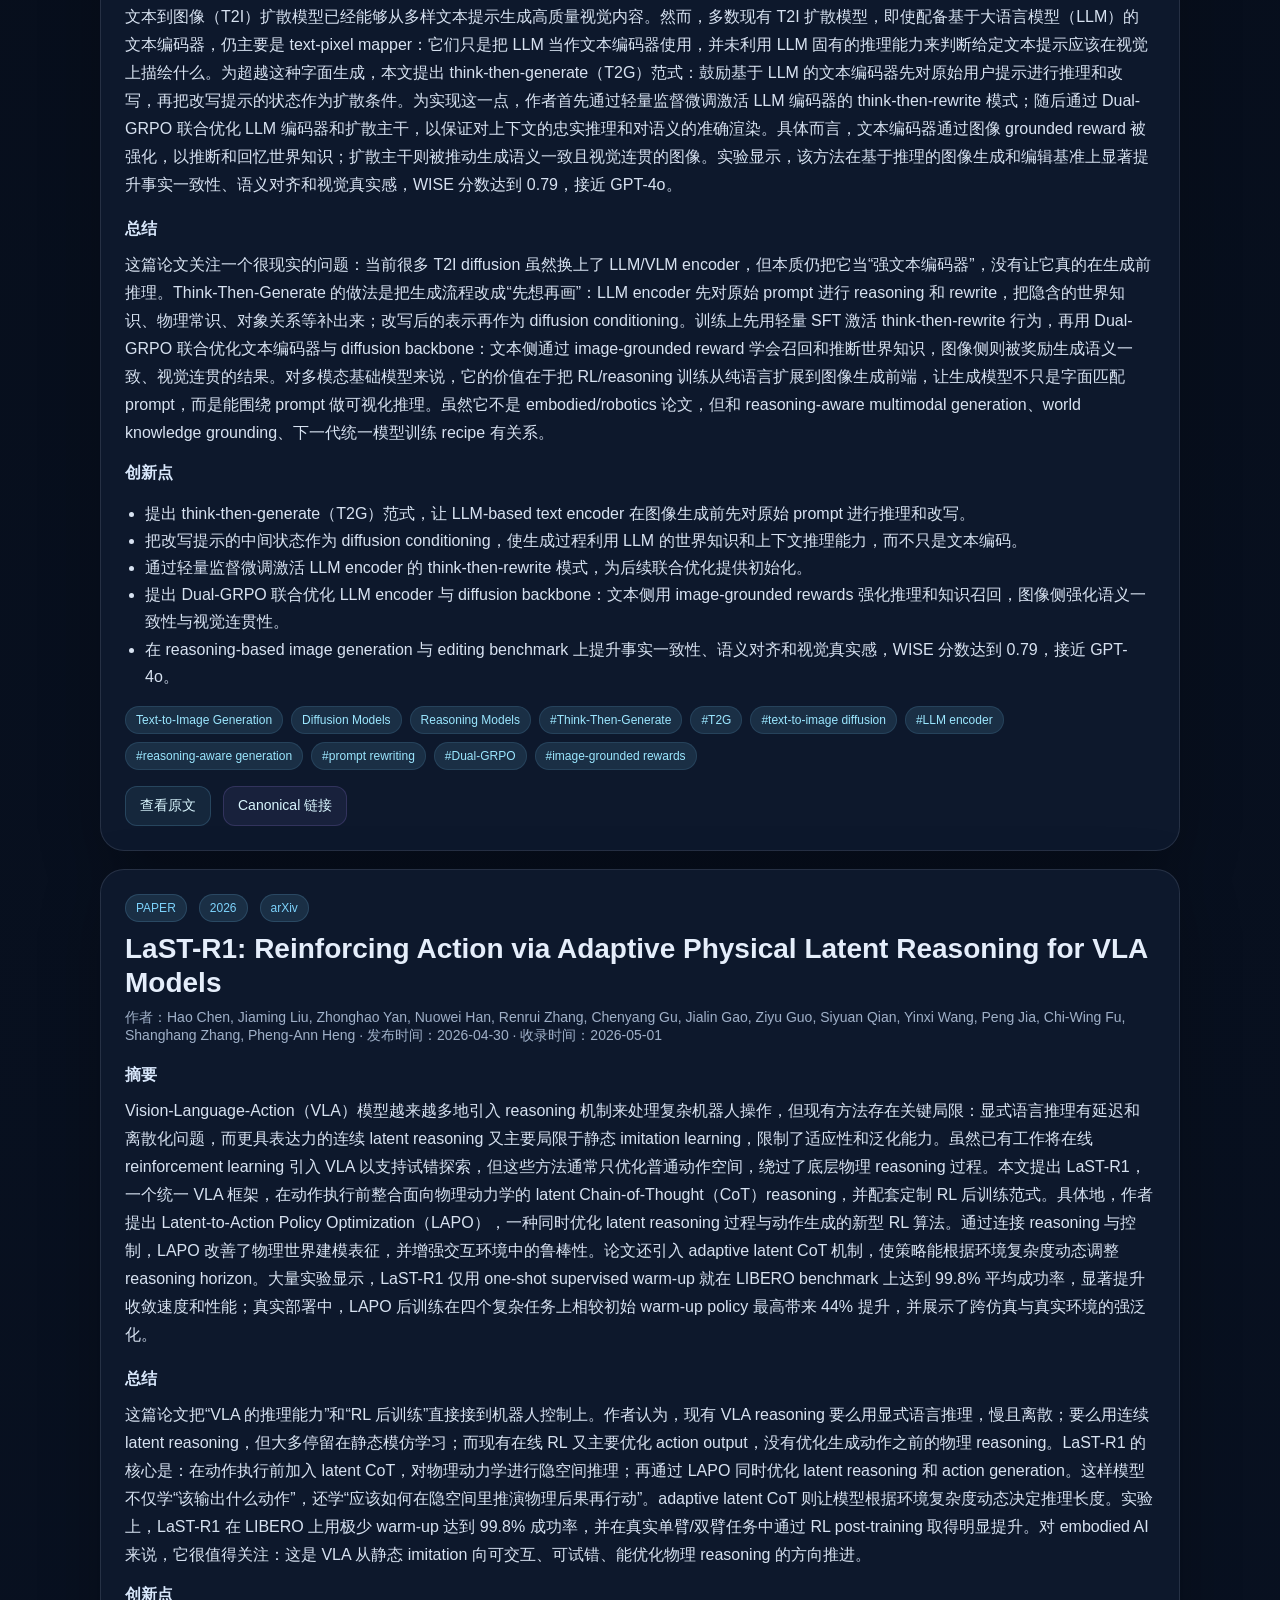
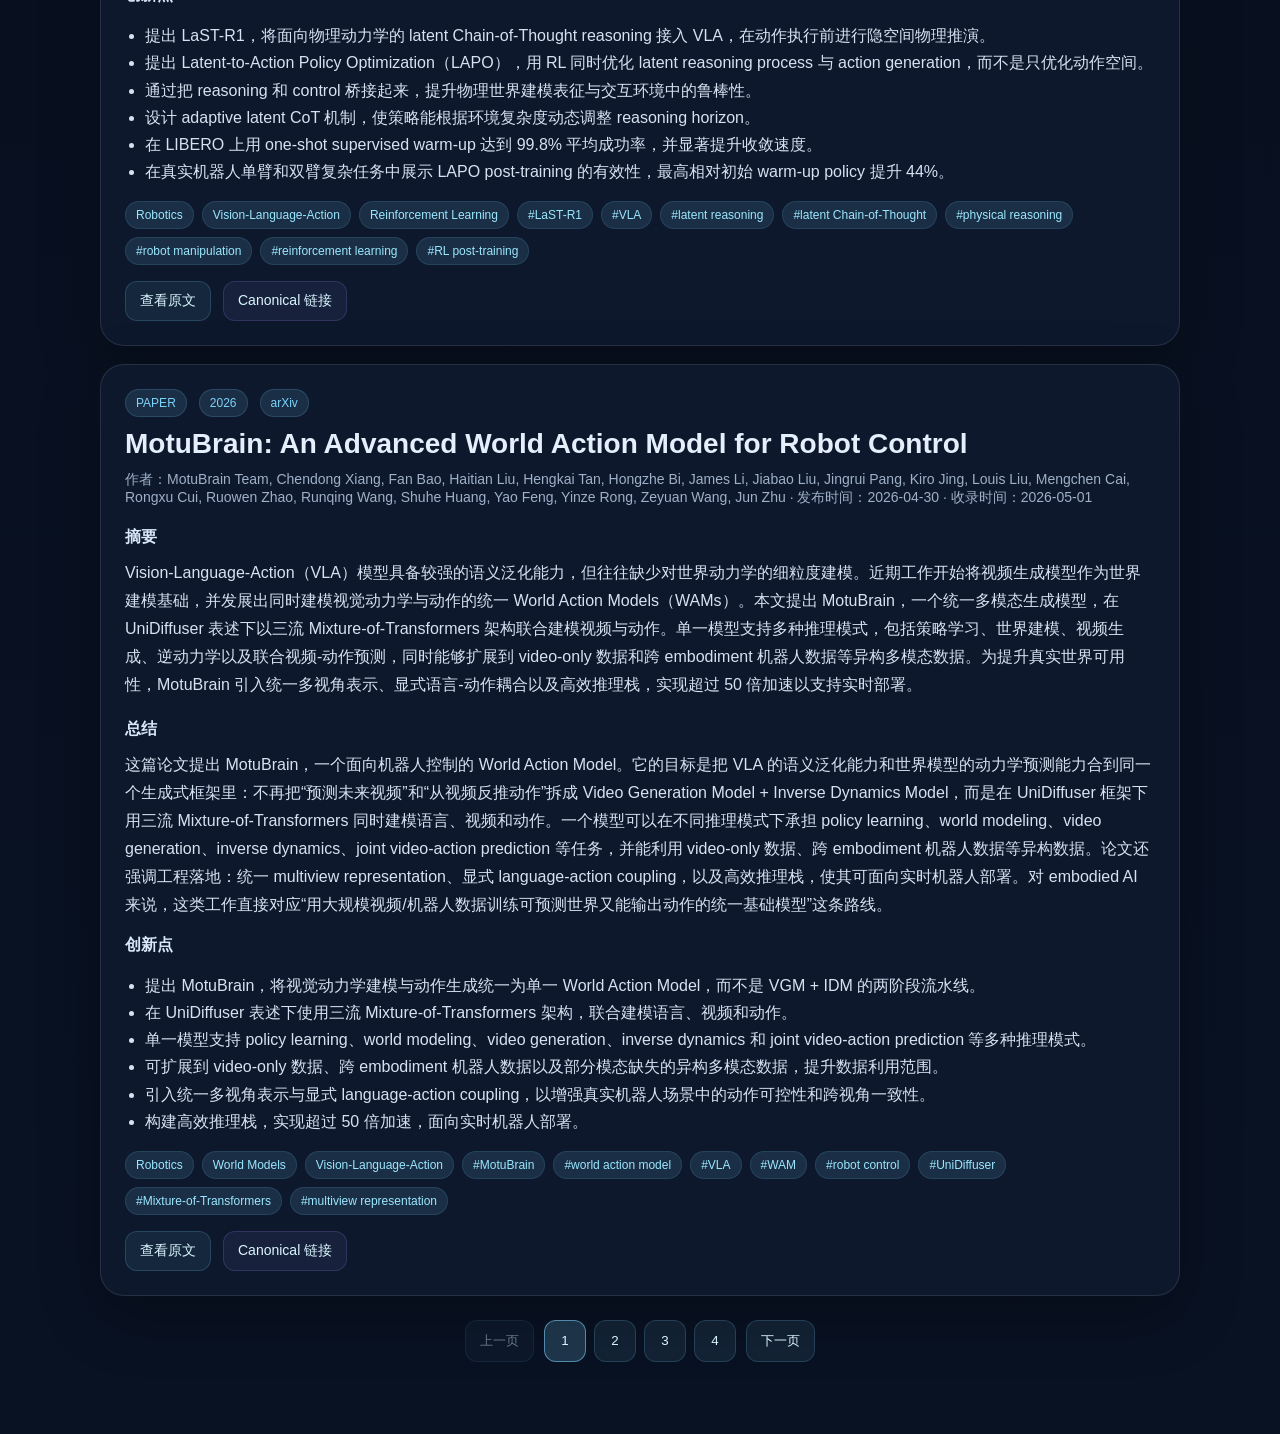
==== commit 01afa4f2: "Add pagination to paper library" ====
--- a/index.html
+++ b/index.html
@@ -72,6 +72,7 @@
         <div id="stats" class="stats"></div>
       </div>
       <div id="paperList" class="paper-list"></div>
+      <nav id="pagination" class="pagination" aria-label="分页"></nav>
       <template id="emptyStateTemplate">
         <section class="empty-state">
           <h2>没有匹配结果</h2>
--- a/styles.css
+++ b/styles.css
@@ -297,6 +297,45 @@
   background: rgba(15, 23, 42, 0.5);
 }
 
+.pagination {
+  display: flex;
+  align-items: center;
+  justify-content: center;
+  gap: 10px;
+  flex-wrap: wrap;
+  margin-top: 24px;
+}
+
+.page-numbers {
+  display: flex;
+  align-items: center;
+  justify-content: center;
+  gap: 8px;
+  flex-wrap: wrap;
+}
+
+.page-button {
+  min-width: 42px;
+  height: 42px;
+  padding: 0 14px;
+  border-radius: 12px;
+  border: 1px solid rgba(125, 211, 252, 0.18);
+  background: rgba(125, 211, 252, 0.08);
+  color: #d9f6ff;
+  cursor: pointer;
+}
+
+.page-button:hover:not(:disabled),
+.page-button.active {
+  border-color: rgba(125, 211, 252, 0.55);
+  background: rgba(125, 211, 252, 0.18);
+}
+
+.page-button:disabled {
+  opacity: 0.45;
+  cursor: not-allowed;
+}
+
 @media (max-width: 900px) {
   .filters-grid-main,
   .filters-grid-time {
